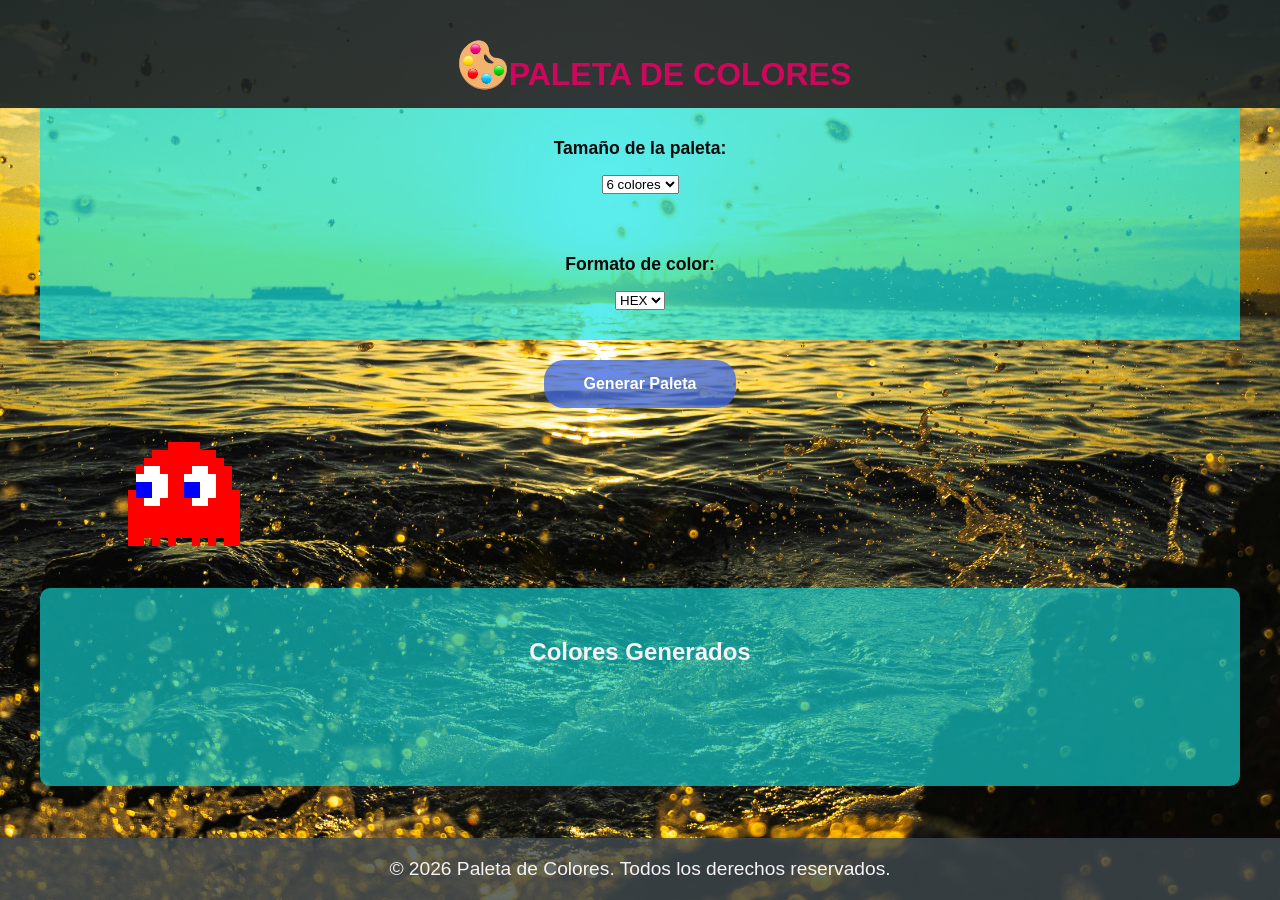
==== index.html @ 99c60538 "docs: actualizacion documentación y código" ====
<!DOCTYPE html>
<html lang="en">
<head>
    <meta charset="UTF-8">
    <meta name="viewport" content="width=device-width, initial-scale=1.0">
    <title>Paleta de colores</title>
    <link rel="stylesheet" href="css/styles.css">
</head>
<body>
       <header class="header">
        <div class="header-container">
             <h1 class="header-tittle"><img src="imagen/paleta-color.png" width="50" height="50" alt="Icono paleta de colores">PALETA DE COLORES</h1>
        </div>
        
    </header>

    <div class="color-container">
        <label for="selectorTamaño">Tamaño de la paleta:</label>
        <select id="selectorTamaño">
            <option value="6">6 colores</option>
            <option value="8">8 colores</option>
            <option value="9">9 colores</option>
        </select>
    </div>

    <div class="color-container">
        <label for="selectorFormato">Formato de color:</label>
        <select id="selectorFormato">
            <option value="hex">HEX</option>
            <option value="hsl">HSL</option>
        </select>
    </div>

    <div class="button-container">
        <button class="btn-generar" id="botonGenerar">Generar Paleta</button>
    </div>
 <!-- Fantasma animado -->
<div id="ghost">
  <div id="ghost-message"></div>
  
  <div id="red">
    <div id="pupil"></div>
    <div id="pupil1"></div>
    <div id="eye"></div>
    <div id="eye1"></div>
    <div id="top0"></div>
    <div id="top1"></div>
    <div id="top2"></div>
    <div id="top3"></div>
    <div id="top4"></div>
    <div id="st0"></div>
    <div id="st1"></div>
    <div id="st2"></div>
    <div id="st3"></div>
    <div id="st4"></div>
    <div id="st5"></div>
    <div id="an1"></div>
    <div id="an2"></div>
    <div id="an3"></div>
    <div id="an4"></div>
    <div id="an5"></div>
    <div id="an6"></div>
    <div id="an7"></div>
    <div id="an8"></div>
    <div id="an9"></div>
    <div id="an10"></div>
    <div id="an11"></div>
    <div id="an12"></div>
    <div id="an13"></div>
    <div id="an14"></div>
    <div id="an15"></div>
    <div id="an16"></div>
    <div id="an17"></div>
    <div id="an18"></div>
  </div>
</div>
    <div class="resultados-container" id="contenedorResultados">
        <h2 class="text-resultados">Colores Generados</h2>
        <div class="resultados-grid" id="gridColores"></div>
    </div>
     
     <footer>
        <p>&copy; 2026 Paleta de Colores. Todos los derechos reservados.</p>
     </footer>

    <script src="script.js"></script>
</body>
</html>
---- css/styles.css ----
/* Base styles */
@import 'base/reset.css';
@import 'base/typography.css';

/* Layout styles */
@import 'layout/body.css';
@import 'layout/header.css';
@import 'layout/footer.css';

/* Component styles */
@import 'components/containers.css';
@import 'components/colores.css';

/* Responsive styles */
@import 'responsive/media-queries.css';
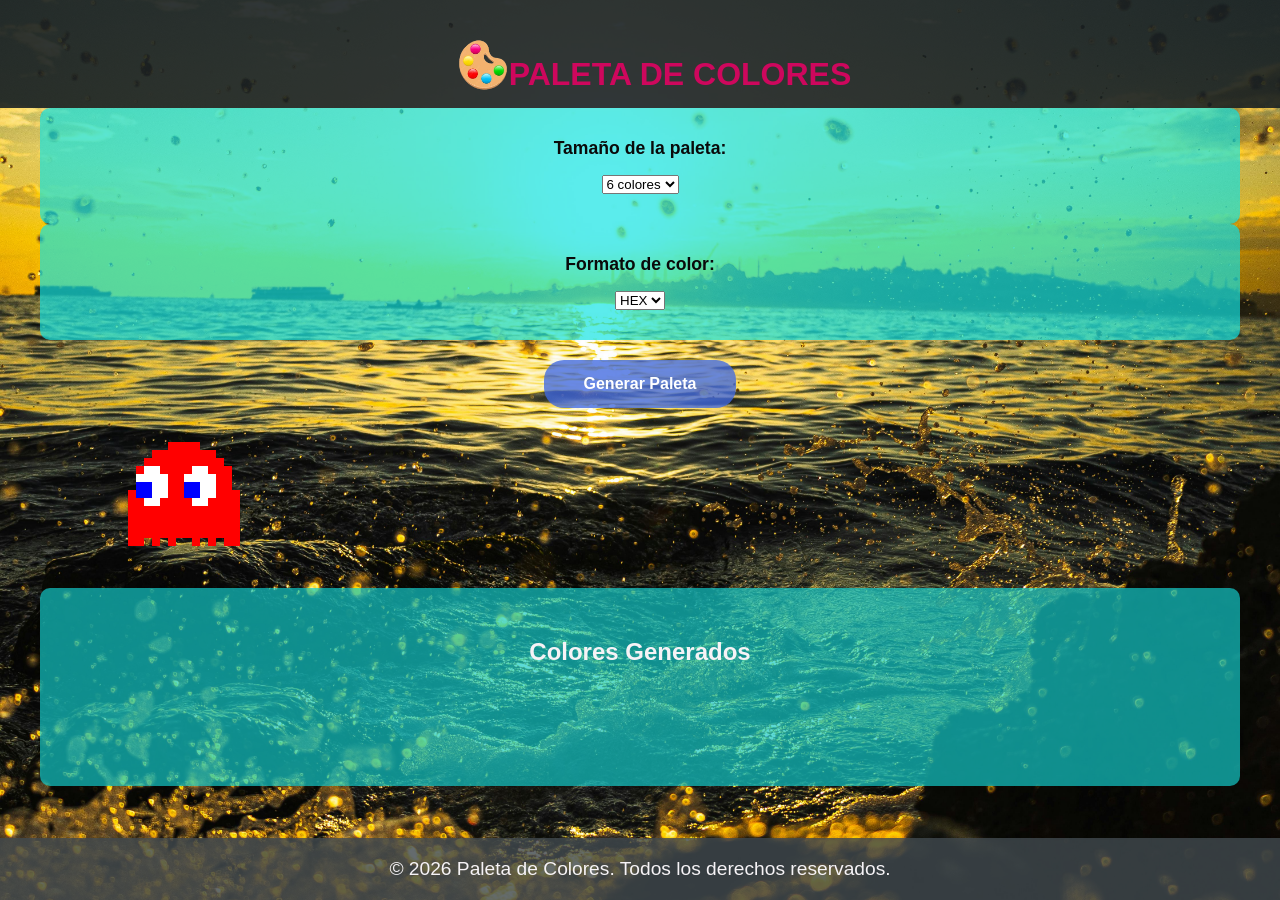
==== commit f461d7b0: "feat:agragando icono favicon" ====
--- a/index.html
+++ b/index.html
@@ -4,6 +4,7 @@
     <meta charset="UTF-8">
     <meta name="viewport" content="width=device-width, initial-scale=1.0">
     <title>Paleta de colores</title>
+    <link rel="icon" type="image/png" href="imagen/favicon.png">
     <link rel="stylesheet" href="css/styles.css">
 </head>
 <body>
@@ -33,6 +34,7 @@
 
     <div class="button-container">
         <button class="btn-generar" id="botonGenerar">Generar Paleta</button>
+         <div id="feedback" class="feedback"></div>
     </div>
  <!-- Fantasma animado -->
 <div id="ghost">
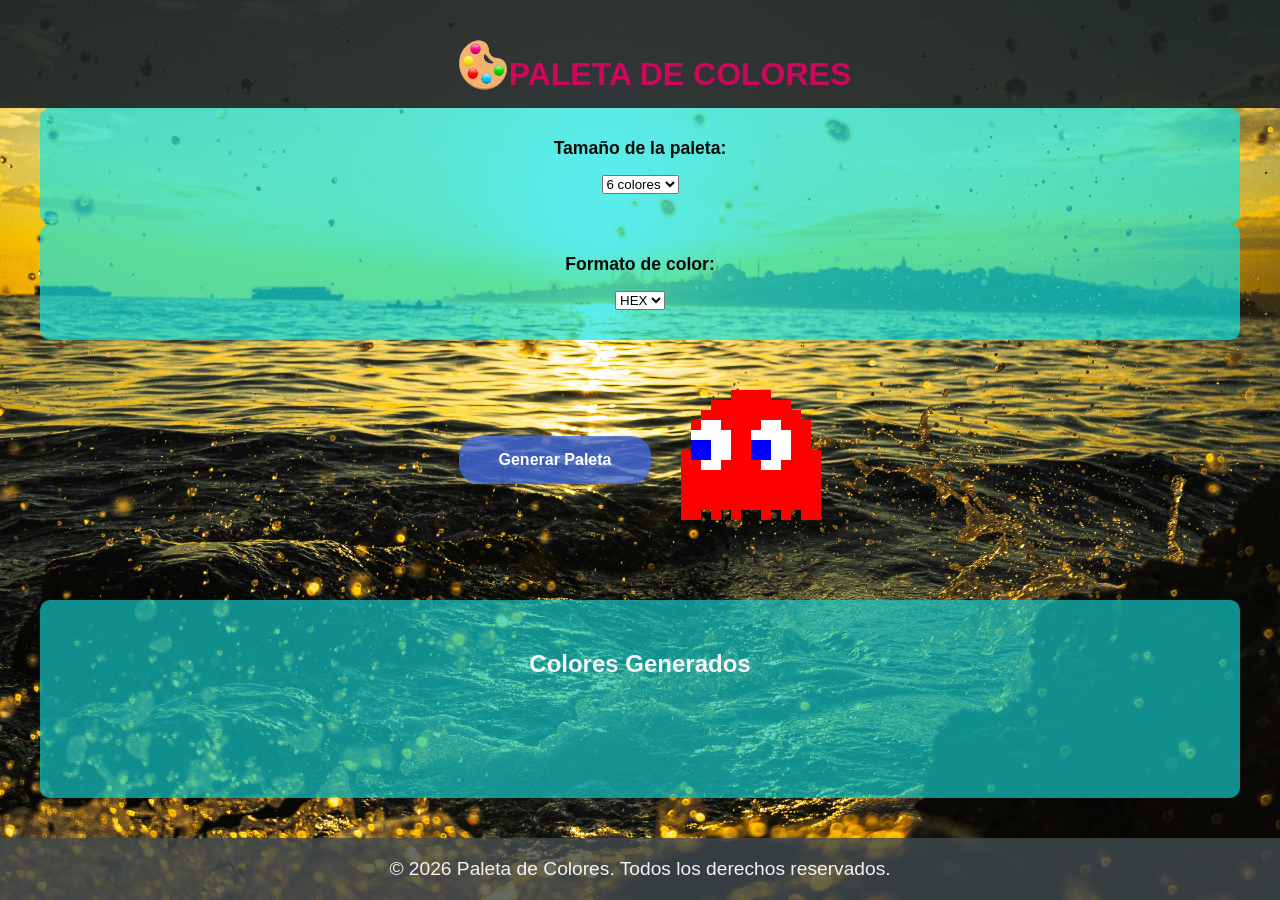
==== commit fef38f87: "feat: modificacion de la documentacion" ====
--- a/index.html
+++ b/index.html
@@ -32,50 +32,50 @@
         </select>
     </div>
 
-    <div class="button-container">
+    <div class="button-ghost-container">
         <button class="btn-generar" id="botonGenerar">Generar Paleta</button>
-         <div id="feedback" class="feedback"></div>
+        <!-- Fantasma animado -->
+        <div id="ghost">
+          <div id="feedback" class="feedback"></div>
+          <div id="ghost-message"></div>
+          <div id="red">
+            <div id="pupil"></div>
+            <div id="pupil1"></div>
+            <div id="eye"></div>
+            <div id="eye1"></div>
+            <div id="top0"></div>
+            <div id="top1"></div>
+            <div id="top2"></div>
+            <div id="top3"></div>
+            <div id="top4"></div>
+            <div id="st0"></div>
+            <div id="st1"></div>
+            <div id="st2"></div>
+            <div id="st3"></div>
+            <div id="st4"></div>
+            <div id="st5"></div>
+            <div id="an1"></div>
+            <div id="an2"></div>
+            <div id="an3"></div>
+            <div id="an4"></div>
+            <div id="an5"></div>
+            <div id="an6"></div>
+            <div id="an7"></div>
+            <div id="an8"></div>
+            <div id="an9"></div>
+            <div id="an10"></div>
+            <div id="an11"></div>
+            <div id="an12"></div>
+            <div id="an13"></div>
+            <div id="an14"></div>
+            <div id="an15"></div>
+            <div id="an16"></div>
+            <div id="an17"></div>
+            <div id="an18"></div>
+          </div>
+        </div>
     </div>
- <!-- Fantasma animado -->
-<div id="ghost">
-  <div id="ghost-message"></div>
-  
-  <div id="red">
-    <div id="pupil"></div>
-    <div id="pupil1"></div>
-    <div id="eye"></div>
-    <div id="eye1"></div>
-    <div id="top0"></div>
-    <div id="top1"></div>
-    <div id="top2"></div>
-    <div id="top3"></div>
-    <div id="top4"></div>
-    <div id="st0"></div>
-    <div id="st1"></div>
-    <div id="st2"></div>
-    <div id="st3"></div>
-    <div id="st4"></div>
-    <div id="st5"></div>
-    <div id="an1"></div>
-    <div id="an2"></div>
-    <div id="an3"></div>
-    <div id="an4"></div>
-    <div id="an5"></div>
-    <div id="an6"></div>
-    <div id="an7"></div>
-    <div id="an8"></div>
-    <div id="an9"></div>
-    <div id="an10"></div>
-    <div id="an11"></div>
-    <div id="an12"></div>
-    <div id="an13"></div>
-    <div id="an14"></div>
-    <div id="an15"></div>
-    <div id="an16"></div>
-    <div id="an17"></div>
-    <div id="an18"></div>
-  </div>
-</div>
+
     <div class="resultados-container" id="contenedorResultados">
         <h2 class="text-resultados">Colores Generados</h2>
         <div class="resultados-grid" id="gridColores"></div>
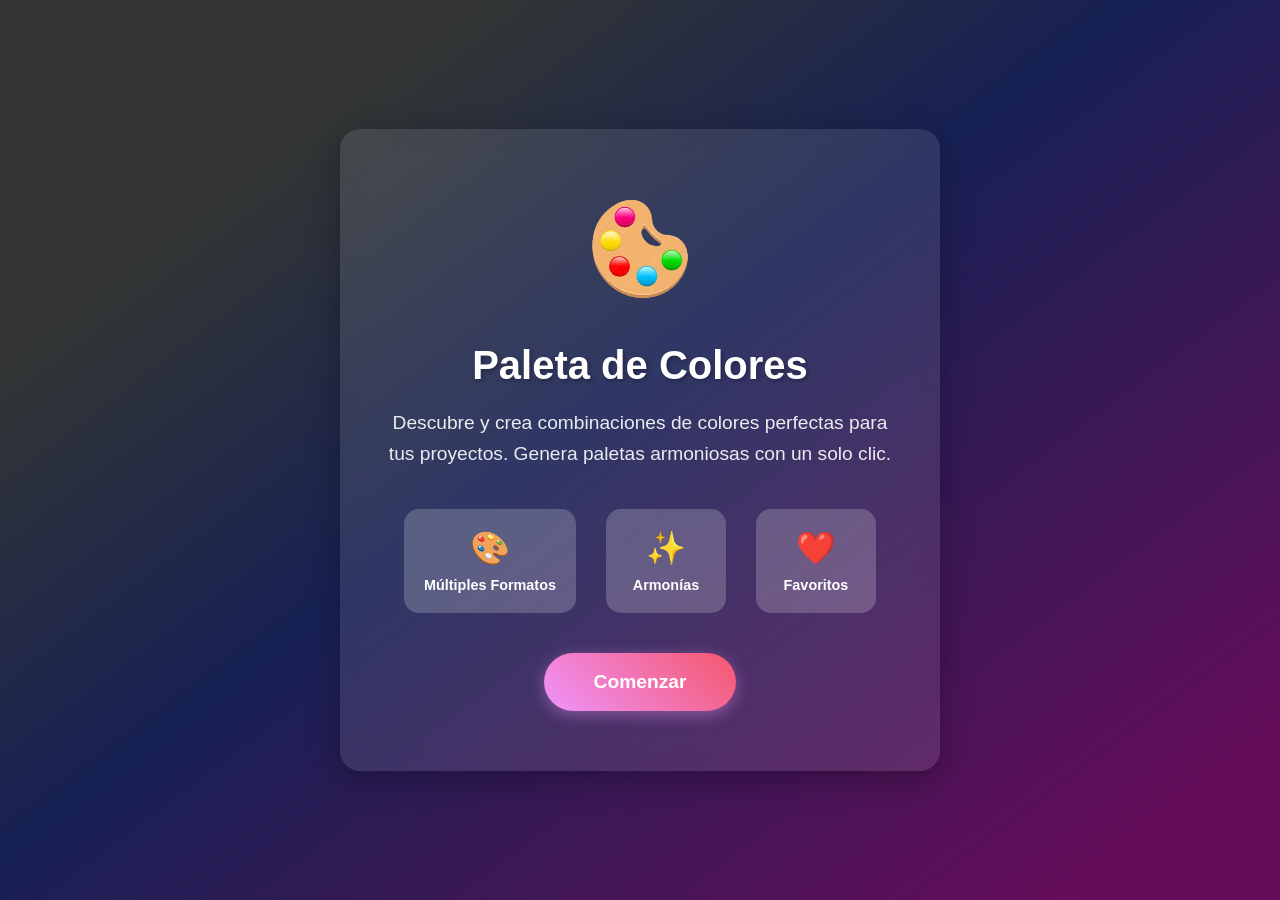
==== commit db8abc4d: "docs:modificando todo el codigo" ====
--- a/index.html
+++ b/index.html
@@ -1,90 +1,34 @@
 <!DOCTYPE html>
-<html lang="en">
+<html lang="es">
 <head>
     <meta charset="UTF-8">
     <meta name="viewport" content="width=device-width, initial-scale=1.0">
-    <title>Paleta de colores</title>
+    <title>Paleta de Colores - Bienvenida</title>
     <link rel="icon" type="image/png" href="imagen/favicon.png">
-    <link rel="stylesheet" href="css/styles.css">
+    <link rel="stylesheet" href="css/landing-styles.css">
 </head>
 <body>
-       <header class="header">
-        <div class="header-container">
-             <h1 class="header-tittle"><img src="imagen/paleta-color.png" width="50" height="50" alt="Icono paleta de colores">PALETA DE COLORES</h1>
+    <div class="container">
+        <img src="imagen/paleta-color.png" alt="Paleta de Colores" class="logo">
+        <h1>Paleta de Colores</h1>
+        <p>Descubre y crea combinaciones de colores perfectas para tus proyectos. Genera paletas armoniosas con un solo clic.</p>
+        
+        <div class="features">
+            <div class="feature">
+                <div class="feature-icon">🎨</div>
+                <div class="feature-text">Múltiples Formatos</div>
+            </div>
+            <div class="feature">
+                <div class="feature-icon">✨</div>
+                <div class="feature-text">Armonías</div>
+            </div>
+            <div class="feature">
+                <div class="feature-icon">❤️</div>
+                <div class="feature-text">Favoritos</div>
+            </div>
         </div>
-        
-    </header>
 
-    <div class="color-container">
-        <label for="selectorTamaño">Tamaño de la paleta:</label>
-        <select id="selectorTamaño">
-            <option value="6">6 colores</option>
-            <option value="8">8 colores</option>
-            <option value="9">9 colores</option>
-        </select>
+        <a href="paleta.html" class="btn-enter">Comenzar</a>
     </div>
-
-    <div class="color-container">
-        <label for="selectorFormato">Formato de color:</label>
-        <select id="selectorFormato">
-            <option value="hex">HEX</option>
-            <option value="hsl">HSL</option>
-        </select>
-    </div>
-
-    <div class="button-ghost-container">
-        <button class="btn-generar" id="botonGenerar">Generar Paleta</button>
-        <!-- Fantasma animado -->
-        <div id="ghost">
-          <div id="feedback" class="feedback"></div>
-          <div id="ghost-message"></div>
-          <div id="red">
-            <div id="pupil"></div>
-            <div id="pupil1"></div>
-            <div id="eye"></div>
-            <div id="eye1"></div>
-            <div id="top0"></div>
-            <div id="top1"></div>
-            <div id="top2"></div>
-            <div id="top3"></div>
-            <div id="top4"></div>
-            <div id="st0"></div>
-            <div id="st1"></div>
-            <div id="st2"></div>
-            <div id="st3"></div>
-            <div id="st4"></div>
-            <div id="st5"></div>
-            <div id="an1"></div>
-            <div id="an2"></div>
-            <div id="an3"></div>
-            <div id="an4"></div>
-            <div id="an5"></div>
-            <div id="an6"></div>
-            <div id="an7"></div>
-            <div id="an8"></div>
-            <div id="an9"></div>
-            <div id="an10"></div>
-            <div id="an11"></div>
-            <div id="an12"></div>
-            <div id="an13"></div>
-            <div id="an14"></div>
-            <div id="an15"></div>
-            <div id="an16"></div>
-            <div id="an17"></div>
-            <div id="an18"></div>
-          </div>
-        </div>
-    </div>
-
-    <div class="resultados-container" id="contenedorResultados">
-        <h2 class="text-resultados">Colores Generados</h2>
-        <div class="resultados-grid" id="gridColores"></div>
-    </div>
-     
-     <footer>
-        <p>&copy; 2026 Paleta de Colores. Todos los derechos reservados.</p>
-     </footer>
-
-    <script src="script.js"></script>
 </body>
-</html> +</html>
--- a/css/landing-styles.css
+++ b/css/landing-styles.css
@@ -0,0 +1,4 @@
+/* Landing page styles */
+@import 'base/landing-reset.css';
+@import 'layout/landing-body.css';
+@import 'components/landing-container.css';
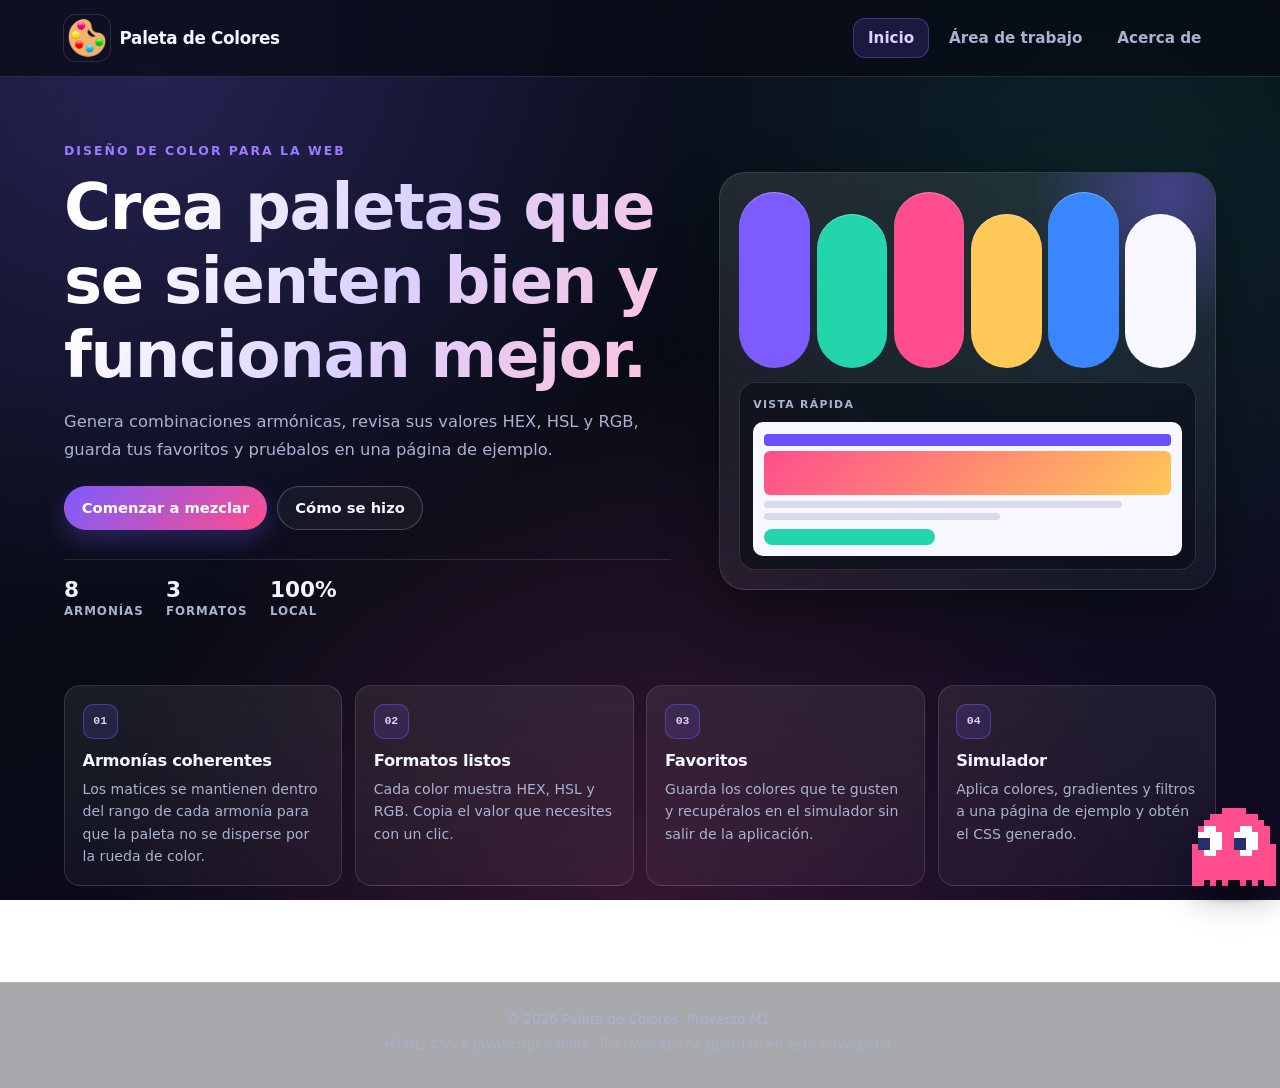
==== commit 28207ec9: "feat: convertir la app en SPA modular Reorganiza la interfaz en un shell SPA con rutas por hash para" ====
--- a/index.html
+++ b/index.html
@@ -2,33 +2,406 @@
 <html lang="es">
 <head>
     <meta charset="UTF-8">
-    <meta name="viewport" content="width=device-width, initial-scale=1.0">
-    <title>Paleta de Colores - Bienvenida</title>
+    <meta name="viewport" content="width=device-width, initial-scale=1">
+    <meta name="description" content="Generador de paletas de colores, armonías y simulador de estilos para páginas web.">
+    <title>Paleta de Colores</title>
     <link rel="icon" type="image/png" href="imagen/favicon.png">
-    <link rel="stylesheet" href="css/landing-styles.css">
+    <link rel="stylesheet" href="css/app.css">
 </head>
 <body>
-    <div class="container">
-        <img src="imagen/paleta-color.png" alt="Paleta de Colores" class="logo">
-        <h1>Paleta de Colores</h1>
-        <p>Descubre y crea combinaciones de colores perfectas para tus proyectos. Genera paletas armoniosas con un solo clic.</p>
-        
-        <div class="features">
-            <div class="feature">
-                <div class="feature-icon">🎨</div>
-                <div class="feature-text">Múltiples Formatos</div>
-            </div>
-            <div class="feature">
-                <div class="feature-icon">✨</div>
-                <div class="feature-text">Armonías</div>
-            </div>
-            <div class="feature">
-                <div class="feature-icon">❤️</div>
-                <div class="feature-text">Favoritos</div>
-            </div>
+    <a class="skip-link" href="#app">Saltar al contenido</a>
+
+    <header class="site-header">
+        <div class="header-inner">
+            <a class="brand" href="#/inicio" aria-label="Paleta de Colores, ir al inicio">
+                <img src="imagen/paleta-color.png" alt="" width="48" height="48">
+                <span class="brand-text">Paleta de Colores</span>
+            </a>
+
+            <button class="menu-toggle" id="menuToggle" type="button" aria-expanded="false" aria-controls="mainNav" aria-label="Abrir menú">
+                <span></span>
+                <span></span>
+                <span></span>
+            </button>
+
+            <nav class="main-nav" id="mainNav" aria-label="Navegación principal">
+                <a href="#/inicio" data-nav="inicio">Inicio</a>
+                <a href="#/espacio" data-nav="espacio">Área de trabajo</a>
+                <a href="#/acerca" data-nav="acerca">Acerca de</a>
+            </nav>
         </div>
-
-        <a href="paleta.html" class="btn-enter">Comenzar</a>
+    </header>
+
+    <main class="app-main" id="app" tabindex="-1"></main>
+
+    <footer class="site-footer">
+        <p>&copy; 2026 Paleta de Colores. Proyecto M1.</p>
+        <p class="footer-note">HTML, CSS y JavaScript vanilla. Tus favoritos se guardan en este navegador.</p>
+    </footer>
+
+    <div class="ghost-mascot">
+        <div class="ghost-bubble" id="feedback" role="status" aria-live="polite"></div>
+        <div id="ghost" aria-hidden="true">
+            <div id="ghost-scale">
+                <div id="red">
+                    <div id="pupil"></div>
+                    <div id="pupil1"></div>
+                    <div id="eye"></div>
+                    <div id="eye1"></div>
+                    <div id="top0"></div>
+                    <div id="top1"></div>
+                    <div id="top2"></div>
+                    <div id="top3"></div>
+                    <div id="top4"></div>
+                    <div id="st0"></div>
+                    <div id="st1"></div>
+                    <div id="st2"></div>
+                    <div id="st3"></div>
+                    <div id="st4"></div>
+                    <div id="st5"></div>
+                    <div id="an1"></div>
+                    <div id="an2"></div>
+                    <div id="an3"></div>
+                    <div id="an4"></div>
+                    <div id="an5"></div>
+                    <div id="an6"></div>
+                    <div id="an7"></div>
+                    <div id="an8"></div>
+                    <div id="an9"></div>
+                    <div id="an10"></div>
+                    <div id="an11"></div>
+                    <div id="an12"></div>
+                    <div id="an13"></div>
+                    <div id="an14"></div>
+                    <div id="an15"></div>
+                    <div id="an16"></div>
+                    <div id="an17"></div>
+                    <div id="an18"></div>
+                </div>
+                <div id="shadow"></div>
+            </div>
+        </div>
     </div>
+
+    <template id="tpl-inicio">
+        <section class="view view-inicio">
+            <div class="hero">
+                <div class="hero-copy">
+                    <p class="eyebrow">Diseño de color para la web</p>
+                    <h1>Crea paletas que se sienten bien y funcionan mejor.</h1>
+                    <p class="hero-lead">
+                        Genera combinaciones armónicas, revisa sus valores HEX, HSL y RGB,
+                        guarda tus favoritos y pruébalos en una página de ejemplo.
+                    </p>
+                    <div class="hero-actions">
+                        <a class="btn btn-primary" href="#/espacio">Comenzar a mezclar</a>
+                        <a class="btn btn-ghost" href="#/acerca">Cómo se hizo</a>
+                    </div>
+                    <ul class="hero-stats" aria-label="Características principales">
+                        <li><strong>8</strong><span>armonías</span></li>
+                        <li><strong>3</strong><span>formatos</span></li>
+                        <li><strong>100%</strong><span>local</span></li>
+                    </ul>
+                </div>
+
+                <div class="hero-panel" aria-hidden="true">
+                    <div class="swatch-stack">
+                        <span style="--swatch:#7c5cff"></span>
+                        <span style="--swatch:#23d5ab"></span>
+                        <span style="--swatch:#ff4d8d"></span>
+                        <span style="--swatch:#ffc857"></span>
+                        <span style="--swatch:#3a86ff"></span>
+                        <span style="--swatch:#f6f7ff"></span>
+                    </div>
+                    <div class="hero-card">
+                        <span class="mini-label">Vista rápida</span>
+                        <div class="mini-window">
+                            <span class="mini-nav"></span>
+                            <span class="mini-hero"></span>
+                            <span class="mini-line"></span>
+                            <span class="mini-line short"></span>
+                            <span class="mini-button"></span>
+                        </div>
+                    </div>
+                </div>
+            </div>
+
+            <div class="feature-grid">
+                <article class="feature-card">
+                    <span class="feature-badge">01</span>
+                    <h2>Armonías coherentes</h2>
+                    <p>Los matices se mantienen dentro del rango de cada armonía para que la paleta no se disperse por la rueda de color.</p>
+                </article>
+                <article class="feature-card">
+                    <span class="feature-badge">02</span>
+                    <h2>Formatos listos</h2>
+                    <p>Cada color muestra HEX, HSL y RGB. Copia el valor que necesites con un clic.</p>
+                </article>
+                <article class="feature-card">
+                    <span class="feature-badge">03</span>
+                    <h2>Favoritos</h2>
+                    <p>Guarda los colores que te gusten y recupéralos en el simulador sin salir de la aplicación.</p>
+                </article>
+                <article class="feature-card">
+                    <span class="feature-badge">04</span>
+                    <h2>Simulador</h2>
+                    <p>Aplica colores, gradientes y filtros a una página de ejemplo y obtén el CSS generado.</p>
+                </article>
+            </div>
+        </section>
+    </template>
+
+    <template id="tpl-espacio">
+        <section class="view view-espacio">
+            <header class="view-header">
+                <p class="eyebrow">Espacio creativo</p>
+                <h1>Área de trabajo</h1>
+                <p>Mezcla colores, guarda tus favoritos y compruébalos en el simulador.</p>
+            </header>
+
+            <div class="tabs" role="tablist" aria-label="Herramientas del área de trabajo">
+                <button class="tab is-active" id="tabPaleta" type="button" role="tab" aria-selected="true" aria-controls="panelPaleta" data-tab="paleta">Paleta</button>
+                <button class="tab" id="tabSimulador" type="button" role="tab" aria-selected="false" aria-controls="panelSimulador" data-tab="simulador">Simulador</button>
+            </div>
+
+            <section class="tab-panel is-active" id="panelPaleta" role="tabpanel" aria-labelledby="tabPaleta" data-panel="paleta">
+                <div class="panel palette-panel">
+                    <div class="palette-controls">
+                        <div class="field">
+                            <label for="selectorTamaño">Tamaño</label>
+                            <select id="selectorTamaño">
+                                <option value="6">6 colores</option>
+                                <option value="8">8 colores</option>
+                                <option value="9">9 colores</option>
+                            </select>
+                        </div>
+                        <div class="field">
+                            <label for="selectorFormato">Formato</label>
+                            <select id="selectorFormato">
+                                <option value="hex">HEX</option>
+                                <option value="hsl">HSL</option>
+                                <option value="rgb">RGB</option>
+                            </select>
+                        </div>
+                        <div class="field">
+                            <label for="selectorArmonia">Armonía</label>
+                            <select id="selectorArmonia">
+                                <option value="aleatorio">Aleatorio</option>
+                                <option value="complementario">Complementario</option>
+                                <option value="complementario-dividido">Complementario dividido</option>
+                                <option value="analogo">Análogo</option>
+                                <option value="triadico">Triádico</option>
+                                <option value="tetradico">Tetrádico</option>
+                                <option value="cuadrado">Cuadrado</option>
+                                <option value="monocromatico">Monocromático</option>
+                            </select>
+                        </div>
+                    </div>
+
+                    <p class="hint" id="harmonyHint">Matiz base aleatorio con una ventana limitada para que la paleta no se disperse.</p>
+
+                    <div class="palette-actions">
+                        <button class="btn btn-primary" id="botonGenerar" type="button">Generar paleta</button>
+                        <button class="btn btn-secondary" id="botonGuardar" type="button">Guardar seleccionados</button>
+                        <button class="btn btn-ghost" id="botonVerFavoritos" type="button">Favoritos</button>
+                    </div>
+
+                    <div class="results-head">
+                        <h2 id="paletteTitle">Colores generados</h2>
+                        <span class="badge" id="paletteCount">6 colores</span>
+                    </div>
+
+                    <div class="palette-grid" id="gridColores" aria-label="Paleta de colores generada"></div>
+                </div>
+            </section>
+
+            <section class="tab-panel" id="panelSimulador" role="tabpanel" aria-labelledby="tabSimulador" data-panel="simulador" hidden>
+                <div class="panel simulator-toolbar">
+                    <div class="simulator-controls">
+                        <div class="field">
+                            <label for="tipoGeneracion">Tipo</label>
+                            <select id="tipoGeneracion">
+                                <option value="solid">Color sólido</option>
+                                <option value="gradiente">Gradiente</option>
+                                <option value="combinado">Combinado</option>
+                            </select>
+                        </div>
+                        <div class="field" id="grupoGradiente" hidden>
+                            <label for="tipoGradiente">Dirección</label>
+                            <select id="tipoGradiente">
+                                <option value="to right">Horizontal</option>
+                                <option value="to bottom">Vertical</option>
+                                <option value="to bottom right">Diagonal</option>
+                                <option value="radial">Radial</option>
+                            </select>
+                        </div>
+                        <div class="field">
+                            <label for="seccionSeleccion">Sección</label>
+                            <select id="seccionSeleccion">
+                                <option value="navbar">Navbar</option>
+                                <option value="aside">Aside</option>
+                                <option value="content">Contenido</option>
+                                <option value="footer">Footer</option>
+                            </select>
+                        </div>
+                    </div>
+                    <div class="simulator-actions">
+                        <button class="btn btn-primary" id="btnAplicarColor" type="button">Aplicar color</button>
+                        <button class="btn btn-secondary" id="btnVerCodigo" type="button">Ver código CSS</button>
+                    </div>
+                </div>
+
+                <div class="simulator-grid">
+                    <div class="panel">
+                        <h2>Colores favoritos</h2>
+                        <p class="hint">Selecciona uno o varios colores guardados desde la pestaña Paleta.</p>
+                        <div class="favoritos-grid" id="favoritosGrid"></div>
+                    </div>
+
+                    <div class="panel">
+                        <h2>Área de trabajo</h2>
+                        <div class="canvas" id="canvas">
+                            <p class="placeholder">Selecciona colores y genera CSS</p>
+                        </div>
+                        <div class="color-controls">
+                            <div class="control-item">
+                                <label for="contraste">Contraste: <span id="contrasteValue">100%</span></label>
+                                <input type="range" id="contraste" min="0" max="200" value="100">
+                            </div>
+                            <div class="control-item">
+                                <label for="luminosidad">Luminosidad: <span id="luminosidadValue">100%</span></label>
+                                <input type="range" id="luminosidad" min="0" max="200" value="100">
+                            </div>
+                            <div class="control-item">
+                                <label for="intensidad">Intensidad: <span id="intensidadValue">100%</span></label>
+                                <input type="range" id="intensidad" min="0" max="200" value="100">
+                            </div>
+                            <div class="control-actions">
+                                <button class="btn btn-primary" id="btnAplicarModificaciones" type="button">Aplicar modificaciones</button>
+                                <button class="btn btn-ghost" id="btnReiniciar" type="button">Reiniciar filtros</button>
+                            </div>
+                        </div>
+                    </div>
+                </div>
+
+                <div class="panel preview-panel">
+                    <h2>Vista previa de página</h2>
+                    <div class="pagina-preview" id="paginaPreview">
+                        <nav class="barra-navegacion-previa">
+                            <h1>Mi Sitio Web</h1>
+                            <div class="enlaces-navegacion-previos">
+                                <a href="#/inicio">Inicio</a>
+                                <a href="#/espacio">Servicios</a>
+                                <a href="#/acerca">Contacto</a>
+                            </div>
+                        </nav>
+                        <div class="principal-previo">
+                            <aside class="barra-lateral-previa">
+                                <h3>Sidebar</h3>
+                                <ul>
+                                    <li><a href="#/inicio">Enlace 1</a></li>
+                                    <li><a href="#/espacio">Enlace 2</a></li>
+                                    <li><a href="#/acerca">Enlace 3</a></li>
+                                </ul>
+                            </aside>
+                            <div class="contenido-previo">
+                                <h2>Bienvenido a mi página</h2>
+                                <p>Este es un ejemplo de cómo se vería tu página con los colores seleccionados distribuidos en diferentes secciones.</p>
+                            </div>
+                        </div>
+                        <footer class="pie-pagina-previo">
+                            <p>&copy; 2026 Mi Sitio Web. Todos los derechos reservados.</p>
+                        </footer>
+                    </div>
+                </div>
+            </section>
+
+            <div class="modal" id="modalCSS" role="dialog" aria-modal="true" aria-labelledby="modalCSSLabel" aria-hidden="true">
+                <div class="modal-content">
+                    <div class="modal-header">
+                        <h3 id="modalCSSLabel">Código CSS</h3>
+                        <button class="modal-close" id="modalClose" type="button" aria-label="Cerrar">&times;</button>
+                    </div>
+                    <div class="modal-body">
+                        <pre><code id="codigoCSS"></code></pre>
+                    </div>
+                    <div class="modal-footer">
+                        <button class="btn btn-primary" id="btnCopiarCSS" type="button">Copiar CSS</button>
+                    </div>
+                </div>
+            </div>
+        </section>
+    </template>
+
+    <template id="tpl-acerca">
+        <section class="view view-acerca">
+            <header class="view-header">
+                <p class="eyebrow">Detrás de la plataforma</p>
+                <h1>Acerca de</h1>
+                <p>Cómo se construyó esta herramienta para crear y probar paletas de colores.</p>
+            </header>
+
+            <div class="about-grid">
+                <article class="panel about-card">
+                    <span class="feature-badge">01</span>
+                    <h2>Qué hace la plataforma</h2>
+                    <p>Permite generar paletas con distintas armonías, revisar cada color en HEX, HSL y RGB, guardar favoritos y simular cómo se verían en una página web.</p>
+                    <p>Todo funciona en el navegador y los favoritos se conservan en <code>localStorage</code>.</p>
+                </article>
+
+                <article class="panel about-card">
+                    <span class="feature-badge">02</span>
+                    <h2>Cómo se construyó</h2>
+                    <ul class="tech-list">
+                        <li><strong>HTML5</strong> semántico y accesible.</li>
+                        <li><strong>CSS3</strong> modular, mobile-first y con variables de diseño.</li>
+                        <li><strong>JavaScript vanilla</strong> organizado en módulos.</li>
+                        <li><strong>LocalStorage</strong> para los colores favoritos.</li>
+                    </ul>
+                </article>
+
+                <article class="panel about-card">
+                    <span class="feature-badge">03</span>
+                    <h2>Armonías de color</h2>
+                    <p>El generador parte de un matiz base y aplica desplazamientos controlados en la rueda de color:</p>
+                    <ul class="tech-list">
+                        <li>Complementario: 0° y 180°.</li>
+                        <li>Complementario dividido: 0°, 150° y 210°.</li>
+                        <li>Análogo: ventana de 60° alrededor del color base.</li>
+                        <li>Triádico: 0°, 120° y 240°.</li>
+                        <li>Tetrádico: 0°, 60°, 180° y 240°.</li>
+                        <li>Cuadrado: 0°, 90°, 180° y 270°.</li>
+                        <li>Monocromático: un solo matiz con variaciones de luz.</li>
+                    </ul>
+                </article>
+
+                <article class="panel about-card">
+                    <span class="feature-badge">04</span>
+                    <h2>Arquitectura SPA</h2>
+                    <p>La aplicación usa un único <code>index.html</code> y un enrutador por hash. Las vistas Inicio, Área de trabajo y Acerca de se cargan sin recargar la página.</p>
+                    <p>El simulador reutiliza los colores favoritos y genera el CSS listo para copiar.</p>
+                </article>
+            </div>
+
+            <div class="panel about-note">
+                <h2>Cómo usar la plataforma</h2>
+                <ol class="steps-list">
+                    <li>Entra en Área de trabajo y elige tamaño, formato y armonía.</li>
+                    <li>Genera la paleta y copia los valores que necesites.</li>
+                    <li>Marca tus colores favoritos y guárdalos.</li>
+                    <li>Abre la pestaña Simulador, selecciona colores y aplica estilos.</li>
+                    <li>Revisa el CSS generado y cópialo para tu proyecto.</li>
+                </ol>
+                <a class="btn btn-primary" href="#/espacio">Ir al área de trabajo</a>
+            </div>
+        </section>
+    </template>
+
+    <script src="js/color.js" defer></script>
+    <script src="js/store.js" defer></script>
+    <script src="js/ui.js" defer></script>
+    <script src="js/palette.js" defer></script>
+    <script src="js/simulator.js" defer></script>
+    <script src="js/router.js" defer></script>
 </body>
 </html>
--- a/css/app.css
+++ b/css/app.css
@@ -0,0 +1,10 @@
+@import url("base/variables.css");
+@import url("base/reset.css");
+@import url("base/typography.css");
+@import url("layout.css");
+@import url("componentes/navegacion.css");
+@import url("componentes/mascota.css");
+@import url("componentes/paleta.css");
+@import url("vistas/inicio.css");
+@import url("vistas/espacio.css");
+@import url("vistas/acerca.css");
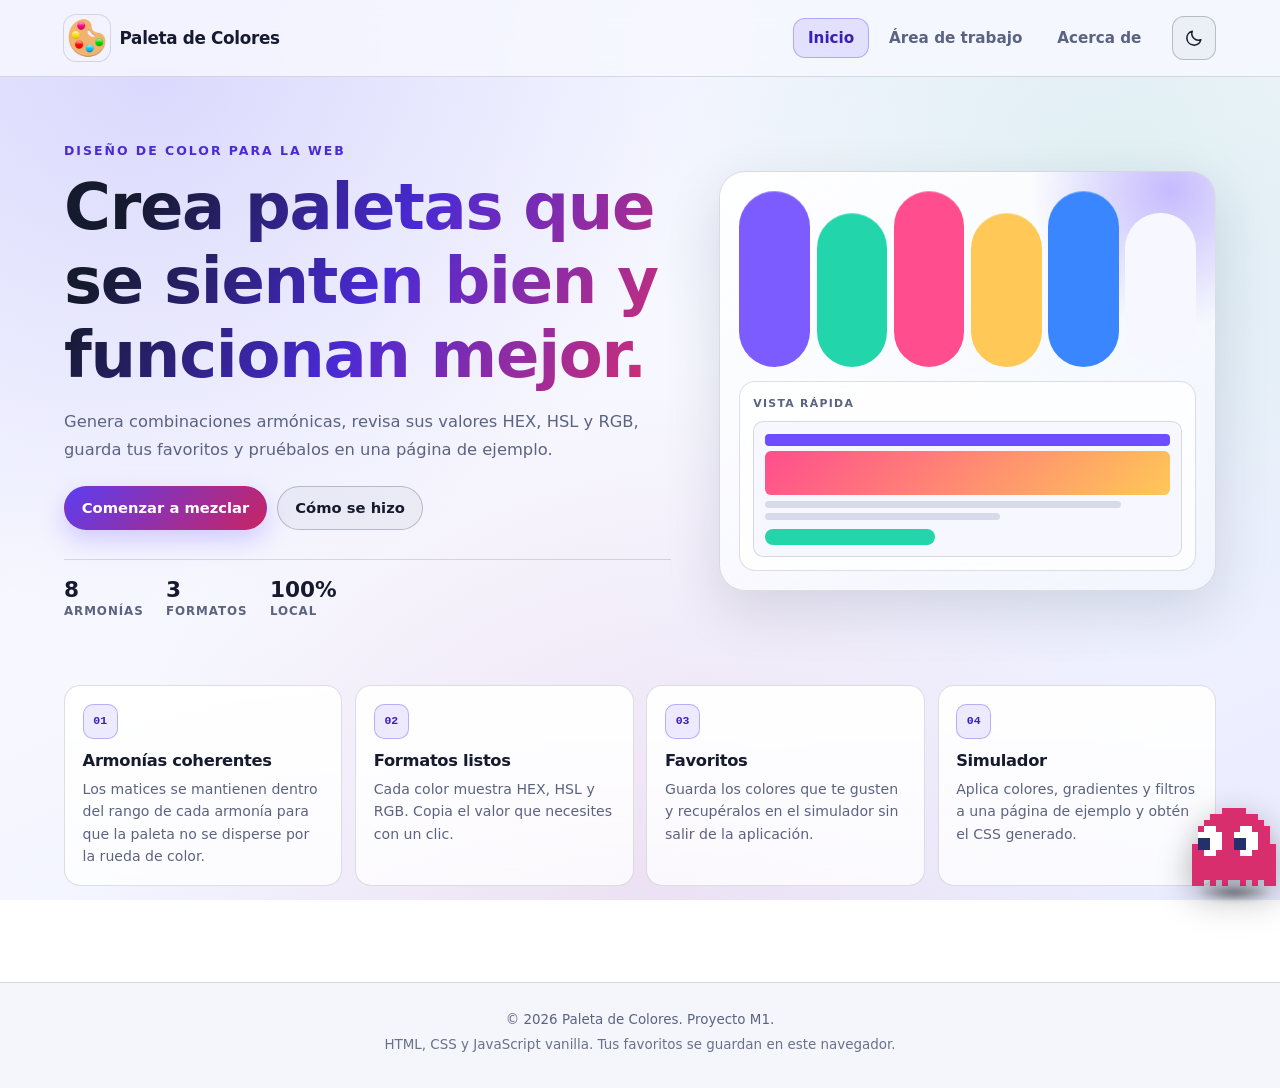
==== commit 1520f5a9: "feat: agregar tema claro y oscuro button toggle" ====
--- a/index.html
+++ b/index.html
@@ -4,7 +4,25 @@
     <meta charset="UTF-8">
     <meta name="viewport" content="width=device-width, initial-scale=1">
     <meta name="description" content="Generador de paletas de colores, armonías y simulador de estilos para páginas web.">
+    <meta name="theme-color" content="#080b16">
     <title>Paleta de Colores</title>
+    <script>
+        (function () {
+            try {
+                var stored = localStorage.getItem("tema");
+                var theme = stored === "light" || stored === "dark"
+                    ? stored
+                    : (window.matchMedia && window.matchMedia("(prefers-color-scheme: light)").matches ? "light" : "dark");
+                document.documentElement.setAttribute("data-theme", theme);
+                var meta = document.querySelector('meta[name="theme-color"]');
+                if (meta) {
+                    meta.setAttribute("content", theme === "light" ? "#f7f8ff" : "#080b16");
+                }
+            } catch (error) {
+                document.documentElement.setAttribute("data-theme", "dark");
+            }
+        })();
+    </script>
     <link rel="icon" type="image/png" href="imagen/favicon.png">
     <link rel="stylesheet" href="css/app.css">
 </head>
@@ -18,17 +36,29 @@
                 <span class="brand-text">Paleta de Colores</span>
             </a>
 
-            <button class="menu-toggle" id="menuToggle" type="button" aria-expanded="false" aria-controls="mainNav" aria-label="Abrir menú">
-                <span></span>
-                <span></span>
-                <span></span>
-            </button>
-
             <nav class="main-nav" id="mainNav" aria-label="Navegación principal">
                 <a href="#/inicio" data-nav="inicio">Inicio</a>
                 <a href="#/espacio" data-nav="espacio">Área de trabajo</a>
                 <a href="#/acerca" data-nav="acerca">Acerca de</a>
             </nav>
+
+            <div class="header-tools">
+                <button class="theme-toggle" id="themeToggle" type="button" aria-label="Cambiar tema" title="Cambiar tema">
+                    <svg class="theme-icon theme-icon-sun" viewBox="0 0 24 24" aria-hidden="true">
+                        <circle cx="12" cy="12" r="4"></circle>
+                        <path d="M12 2v2M12 20v2M4.93 4.93l1.42 1.42M17.66 17.66l1.41 1.41M2 12h2M20 12h2M4.93 19.07l1.42-1.42M17.66 6.34l1.41-1.41"></path>
+                    </svg>
+                    <svg class="theme-icon theme-icon-moon" viewBox="0 0 24 24" aria-hidden="true">
+                        <path d="M20.2 14.1A8 8 0 0 1 9.9 3.8 8.5 8.5 0 1 0 20.2 14.1Z"></path>
+                    </svg>
+                </button>
+
+                <button class="menu-toggle" id="menuToggle" type="button" aria-expanded="false" aria-controls="mainNav" aria-label="Abrir menú">
+                    <span></span>
+                    <span></span>
+                    <span></span>
+                </button>
+            </div>
         </div>
     </header>
 
@@ -400,6 +430,7 @@
     <script src="js/color.js" defer></script>
     <script src="js/store.js" defer></script>
     <script src="js/ui.js" defer></script>
+    <script src="js/theme.js" defer></script>
     <script src="js/palette.js" defer></script>
     <script src="js/simulator.js" defer></script>
     <script src="js/router.js" defer></script>
